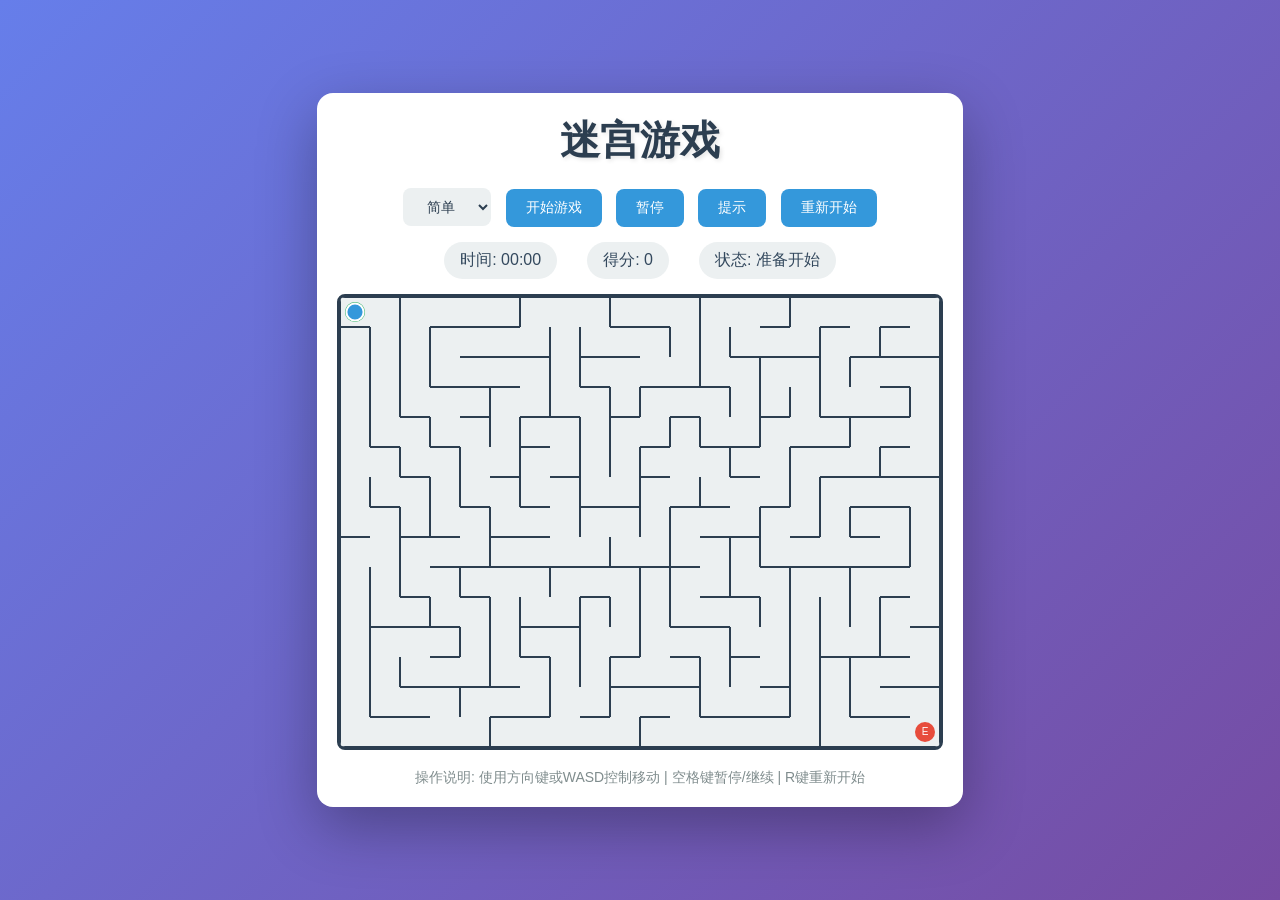
==== standalone.html @ cd412d63 "移除多余文件" ====
<!DOCTYPE html>
<html lang="zh-CN">
<head>
    <meta charset="UTF-8">
    <meta name="viewport" content="width=device-width, initial-scale=1.0">
    <title>迷宫游戏</title>
    <style>
        * {
            margin: 0;
            padding: 0;
            box-sizing: border-box;
        }

        body {
            font-family: 'Segoe UI', Tahoma, Geneva, Verdana, sans-serif;
            background: linear-gradient(135deg, #667eea 0%, #764ba2 100%);
            min-height: 100vh;
            display: flex;
            justify-content: center;
            align-items: center;
        }

        .container {
            background: white;
            border-radius: 16px;
            padding: 20px;
            box-shadow: 0 20px 60px rgba(0, 0, 0, 0.3);
            text-align: center;
        }

        header h1 {
            color: #2c3e50;
            margin-bottom: 20px;
            font-size: 2.5em;
            text-shadow: 2px 2px 4px rgba(0, 0, 0, 0.1);
        }

        .controls {
            margin-bottom: 15px;
        }

        .controls select,
        .controls button {
            padding: 10px 20px;
            margin: 0 5px;
            border: none;
            border-radius: 8px;
            font-size: 14px;
            cursor: pointer;
            transition: all 0.3s ease;
        }

        .controls select {
            background: #ecf0f1;
            color: #2c3e50;
        }

        .controls button {
            background: #3498db;
            color: white;
        }

        .controls button:hover {
            background: #2980b9;
            transform: translateY(-2px);
        }

        .controls button:active {
            transform: translateY(0);
        }

        .status-bar {
            display: flex;
            justify-content: center;
            gap: 30px;
            margin-bottom: 15px;
            font-size: 16px;
            color: #34495e;
        }

        .status-item {
            background: #ecf0f1;
            padding: 8px 16px;
            border-radius: 20px;
        }

        #mazeCanvas {
            border: 3px solid #2c3e50;
            border-radius: 8px;
            background: #ecf0f1;
        }

        .instructions {
            margin-top: 15px;
            color: #7f8c8d;
            font-size: 14px;
        }

        .modal {
            display: none;
            position: fixed;
            z-index: 1000;
            left: 0;
            top: 0;
            width: 100%;
            height: 100%;
            background-color: rgba(0, 0, 0, 0.5);
            justify-content: center;
            align-items: center;
        }

        .modal-content {
            background: white;
            padding: 40px;
            border-radius: 16px;
            text-align: center;
            animation: fadeIn 0.3s ease;
        }

        @keyframes fadeIn {
            from {
                opacity: 0;
                transform: scale(0.8);
            }
            to {
                opacity: 1;
                transform: scale(1);
            }
        }

        .modal-content h2 {
            color: #27ae60;
            margin-bottom: 20px;
            font-size: 2em;
        }

        .modal-content p {
            color: #34495e;
            font-size: 1.2em;
            margin-bottom: 10px;
        }

        .modal-content button {
            margin-top: 20px;
            padding: 12px 40px;
            font-size: 16px;
            background: #27ae60;
            color: white;
            border: none;
            border-radius: 8px;
            cursor: pointer;
            transition: all 0.3s ease;
        }

        .modal-content button:hover {
            background: #2ecc71;
            transform: translateY(-2px);
        }
    </style>
</head>
<body>
    <div class="container">
        <header>
            <h1>迷宫游戏</h1>
        </header>
        
        <div class="controls">
            <select id="difficulty">
                <option value="easy">简单</option>
                <option value="medium">中等</option>
                <option value="hard">困难</option>
            </select>
            <button id="startBtn">开始游戏</button>
            <button id="pauseBtn">暂停</button>
            <button id="hintBtn">提示</button>
            <button id="resetBtn">重新开始</button>
        </div>
        
        <div class="status-bar">
            <span class="status-item">时间: <span id="timer">00:00</span></span>
            <span class="status-item">得分: <span id="score">0</span></span>
            <span class="status-item">状态: <span id="gameStatus">准备开始</span></span>
        </div>
        
        <canvas id="mazeCanvas"></canvas>
        
        <div class="instructions">
            <p>操作说明: 使用方向键或WASD控制移动 | 空格键暂停/继续 | R键重新开始</p>
        </div>
        
        <div id="winModal" class="modal">
            <div class="modal-content">
                <h2>🎉 恭喜通关！</h2>
                <p>用时: <span id="winTime">00:00</span></p>
                <p>得分: <span id="winScore">0</span></p>
                <button id="playAgainBtn">再玩一次</button>
            </div>
        </div>
    </div>
    
    <script>
        class MazeGenerator {
            constructor(rows, cols) {
                this.rows = rows;
                this.cols = cols;
                this.maze = [];
            }

            generate() {
                this.initMaze();
                this.recursiveBacktrack(0, 0);
                return this.maze;
            }

            initMaze() {
                for (let r = 0; r < this.rows; r++) {
                    this.maze[r] = [];
                    for (let c = 0; c < this.cols; c++) {
                        this.maze[r][c] = {
                            top: true,
                            right: true,
                            bottom: true,
                            left: true,
                            visited: false
                        };
                    }
                }
            }

            recursiveBacktrack(row, col) {
                this.maze[row][col].visited = true;
                const directions = this.getRandomDirections();

                for (const dir of directions) {
                    const [newRow, newCol] = this.getNeighbor(row, col, dir);

                    if (this.isValidCell(newRow, newCol) && !this.maze[newRow][newCol].visited) {
                        this.removeWall(row, col, dir);
                        this.recursiveBacktrack(newRow, newCol);
                    }
                }
            }

            getRandomDirections() {
                const directions = ['top', 'right', 'bottom', 'left'];
                for (let i = directions.length - 1; i > 0; i--) {
                    const j = Math.floor(Math.random() * (i + 1));
                    [directions[i], directions[j]] = [directions[j], directions[i]];
                }
                return directions;
            }

            getNeighbor(row, col, direction) {
                switch (direction) {
                    case 'top': return [row - 1, col];
                    case 'right': return [row, col + 1];
                    case 'bottom': return [row + 1, col];
                    case 'left': return [row, col - 1];
                    default: return [row, col];
                }
            }

            isValidCell(row, col) {
                return row >= 0 && row < this.rows && col >= 0 && col < this.cols;
            }

            removeWall(row, col, direction) {
                const oppositeDir = {
                    'top': 'bottom',
                    'right': 'left',
                    'bottom': 'top',
                    'left': 'right'
                };

                this.maze[row][col][direction] = false;
                const [newRow, newCol] = this.getNeighbor(row, col, direction);
                if (this.isValidCell(newRow, newCol)) {
                    this.maze[newRow][newCol][oppositeDir[direction]] = false;
                }
            }

            canMove(row, col, direction) {
                if (!this.isValidCell(row, col)) return false;
                return !this.maze[row][col][direction];
            }
        }

        class PathFinder {
            constructor(maze) {
                this.maze = maze;
            }

            findPath(start, end) {
                const openList = [start];
                const closedList = [];
                const cameFrom = {};
                const gScore = {};
                const fScore = {};

                const startKey = `${start.x},${start.y}`;
                gScore[startKey] = 0;
                fScore[startKey] = this.heuristic(start, end);

                while (openList.length > 0) {
                    const current = this.getLowestFScore(openList, fScore);
                    const currentKey = `${current.x},${current.y}`;

                    if (current.x === end.x && current.y === end.y) {
                        return this.reconstructPath(cameFrom, current);
                    }

                    this.removeFromList(openList, current);
                    closedList.push(current);

                    for (const neighbor of this.getNeighbors(current)) {
                        const neighborKey = `${neighbor.x},${neighbor.y}`;
                        
                        if (this.contains(closedList, neighbor)) continue;

                        const tentativeG = gScore[currentKey] + 1;

                        if (!this.contains(openList, neighbor)) {
                            openList.push(neighbor);
                        } else if (tentativeG >= (gScore[neighborKey] || Infinity)) {
                            continue;
                        }

                        cameFrom[neighborKey] = current;
                        gScore[neighborKey] = tentativeG;
                        fScore[neighborKey] = tentativeG + this.heuristic(neighbor, end);
                    }
                }
                return null;
            }

            heuristic(a, b) {
                return Math.abs(a.x - b.x) + Math.abs(a.y - b.y);
            }

            getLowestFScore(list, fScore) {
                let lowest = list[0];
                let lowestScore = fScore[`${lowest.x},${lowest.y}`] || Infinity;

                for (const item of list) {
                    const score = fScore[`${item.x},${item.y}`] || Infinity;
                    if (score < lowestScore) {
                        lowest = item;
                        lowestScore = score;
                    }
                }
                return lowest;
            }

            removeFromList(list, item) {
                const index = list.findIndex(i => i.x === item.x && i.y === item.y);
                if (index !== -1) {
                    list.splice(index, 1);
                }
            }

            contains(list, item) {
                return list.some(i => i.x === item.x && i.y === item.y);
            }

            getNeighbors(cell) {
                const neighbors = [];
                const directions = [
                    { dx: 0, dy: -1 },
                    { dx: 0, dy: 1 },
                    { dx: -1, dy: 0 },
                    { dx: 1, dy: 0 }
                ];

                for (const dir of directions) {
                    const newX = cell.x + dir.dx;
                    const newY = cell.y + dir.dy;

                    if (this.isValidMove(cell.x, cell.y, dir)) {
                        neighbors.push({ x: newX, y: newY });
                    }
                }
                return neighbors;
            }

            isValidMove(x, y, direction) {
                if (y < 0 || y >= this.maze.length || x < 0 || x >= this.maze[0].length) {
                    return false;
                }

                const cell = this.maze[y][x];
                let wallKey;

                if (direction.dx === 0 && direction.dy === -1) wallKey = 'top';
                else if (direction.dx === 0 && direction.dy === 1) wallKey = 'bottom';
                else if (direction.dx === -1 && direction.dy === 0) wallKey = 'left';
                else if (direction.dx === 1 && direction.dy === 0) wallKey = 'right';

                return !cell[wallKey];
            }

            reconstructPath(cameFrom, current) {
                const path = [current];
                let key = `${current.x},${current.y}`;

                while (cameFrom[key]) {
                    current = cameFrom[key];
                    path.unshift(current);
                    key = `${current.x},${current.y}`;
                }

                return path;
            }
        }

        class Renderer {
            constructor(canvas) {
                this.canvas = canvas;
                this.ctx = canvas.getContext('2d');
                this.colors = {
                    wall: '#2c3e50',
                    path: '#ecf0f1',
                    start: '#27ae60',
                    end: '#e74c3c',
                    player: '#3498db',
                    hint: '#f1c40f',
                    trail: 'rgba(149, 165, 166, 0.5)'
                };
            }

            setSize(width, height) {
                this.canvas.width = width;
                this.canvas.height = height;
            }

            drawMaze(maze, cellSize) {
                const ctx = this.ctx;
                const rows = maze.length;
                const cols = maze[0].length;

                ctx.fillStyle = this.colors.path;
                ctx.fillRect(0, 0, this.canvas.width, this.canvas.height);

                ctx.strokeStyle = this.colors.wall;
                ctx.lineWidth = 2;

                for (let row = 0; row < rows; row++) {
                    for (let col = 0; col < cols; col++) {
                        const x = col * cellSize;
                        const y = row * cellSize;
                        const cell = maze[row][col];

                        if (cell.top) {
                            ctx.beginPath();
                            ctx.moveTo(x, y);
                            ctx.lineTo(x + cellSize, y);
                            ctx.stroke();
                        }
                        if (cell.right) {
                            ctx.beginPath();
                            ctx.moveTo(x + cellSize, y);
                            ctx.lineTo(x + cellSize, y + cellSize);
                            ctx.stroke();
                        }
                        if (cell.bottom) {
                            ctx.beginPath();
                            ctx.moveTo(x + cellSize, y + cellSize);
                            ctx.lineTo(x, y + cellSize);
                            ctx.stroke();
                        }
                        if (cell.left) {
                            ctx.beginPath();
                            ctx.moveTo(x, y + cellSize);
                            ctx.lineTo(x, y);
                            ctx.stroke();
                        }
                    }
                }
            }

            drawStart(startX, startY, cellSize) {
                const ctx = this.ctx;
                const x = startX * cellSize + cellSize / 2;
                const y = startY * cellSize + cellSize / 2;
                const radius = cellSize / 3;

                ctx.fillStyle = this.colors.start;
                ctx.beginPath();
                ctx.arc(x, y, radius, 0, Math.PI * 2);
                ctx.fill();

                ctx.fillStyle = 'white';
                ctx.font = `${cellSize / 3}px Arial`;
                ctx.textAlign = 'center';
                ctx.textBaseline = 'middle';
                ctx.fillText('S', x, y);
            }

            drawEnd(endX, endY, cellSize) {
                const ctx = this.ctx;
                const x = endX * cellSize + cellSize / 2;
                const y = endY * cellSize + cellSize / 2;
                const radius = cellSize / 3;

                ctx.fillStyle = this.colors.end;
                ctx.beginPath();
                ctx.arc(x, y, radius, 0, Math.PI * 2);
                ctx.fill();

                ctx.fillStyle = 'white';
                ctx.font = `${cellSize / 3}px Arial`;
                ctx.textAlign = 'center';
                ctx.textBaseline = 'middle';
                ctx.fillText('E', x, y);
            }

            drawPlayer(playerX, playerY, cellSize) {
                const ctx = this.ctx;
                const x = playerX * cellSize + cellSize / 2;
                const y = playerY * cellSize + cellSize / 2;
                const radius = cellSize / 3.5;

                ctx.fillStyle = this.colors.player;
                ctx.beginPath();
                ctx.arc(x, y, radius, 0, Math.PI * 2);
                ctx.fill();

                ctx.strokeStyle = 'white';
                ctx.lineWidth = 2;
                ctx.beginPath();
                ctx.arc(x, y, radius, 0, Math.PI * 2);
                ctx.stroke();
            }

            drawTrail(trail, cellSize) {
                const ctx = this.ctx;
                ctx.fillStyle = this.colors.trail;

                for (const pos of trail) {
                    const x = pos.x * cellSize + cellSize / 4;
                    const y = pos.y * cellSize + cellSize / 4;
                    ctx.fillRect(x, y, cellSize / 2, cellSize / 2);
                }
            }

            drawHint(path, cellSize) {
                const ctx = this.ctx;
                ctx.fillStyle = this.colors.hint;

                for (const pos of path) {
                    const x = pos.x * cellSize + cellSize / 4;
                    const y = pos.y * cellSize + cellSize / 4;
                    ctx.fillRect(x, y, cellSize / 2, cellSize / 2);
                }
            }

            clear() {
                this.ctx.clearRect(0, 0, this.canvas.width, this.canvas.height);
            }
        }

        class Timer {
            constructor() {
                this.seconds = 0;
                this.intervalId = null;
                this.isRunning = false;
            }

            start() {
                if (this.isRunning) return;
                this.isRunning = true;
                this.intervalId = setInterval(() => {
                    this.seconds++;
                    this.onTick?.(this.seconds);
                }, 1000);
            }

            stop() {
                if (!this.isRunning) return;
                this.isRunning = false;
                clearInterval(this.intervalId);
            }

            reset() {
                this.stop();
                this.seconds = 0;
                this.onTick?.(this.seconds);
            }

            getTime() {
                return this.seconds;
            }

            formatTime(seconds) {
                const mins = Math.floor(seconds / 60);
                const secs = seconds % 60;
                return `${mins.toString().padStart(2, '0')}:${secs.toString().padStart(2, '0')}`;
            }
        }

        class GameController {
            constructor(renderer, timer) {
                this.renderer = renderer;
                this.timer = timer;
                this.maze = null;
                this.mazeGenerator = null;
                this.pathFinder = null;
                this.player = { x: 0, y: 0, trail: [] };
                this.start = { x: 0, y: 0 };
                this.end = { x: 0, y: 0 };
                this.hintPath = [];
                this.score = 0;
                this.status = 'idle';
                this.difficulty = 'medium';
                this.cellSize = 30;

                this.difficultyConfig = {
                    easy: { rows: 10, cols: 15, cellSize: 40 },
                    medium: { rows: 15, cols: 20, cellSize: 30 },
                    hard: { rows: 20, cols: 30, cellSize: 25 }
                };

                this.onStatusChange = null;
                this.onScoreChange = null;
            }

            init(difficulty) {
                this.difficulty = difficulty || this.difficulty;
                const config = this.difficultyConfig[this.difficulty];
                this.cellSize = config.cellSize;

                this.mazeGenerator = new MazeGenerator(config.rows, config.cols);
                this.maze = this.mazeGenerator.generate();

                this.start = { x: 0, y: 0 };
                this.end = { x: config.cols - 1, y: config.rows - 1 };

                this.player = { x: 0, y: 0, trail: [{ x: 0, y: 0 }] };
                this.hintPath = [];
                this.score = 0;
                this.status = 'idle';

                this.pathFinder = new PathFinder(this.maze);

                const width = config.cols * this.cellSize;
                const height = config.rows * this.cellSize;
                this.renderer.setSize(width, height);

                this.render();
                this.updateStatus('准备开始');
                this.updateScore(0);
            }

            startGame() {
                if (this.status === 'playing') return;

                this.timer.reset();
                this.timer.start();
                this.status = 'playing';
                this.updateStatus('游戏中');
                this.updateScore(this.calculateScore());
            }

            pauseGame() {
                if (this.status !== 'playing') return;

                this.timer.stop();
                this.status = 'paused';
                this.updateStatus('已暂停');
            }

            resumeGame() {
                if (this.status !== 'paused') return;

                this.timer.start();
                this.status = 'playing';
                this.updateStatus('游戏中');
            }

            resetGame() {
                this.timer.reset();
                this.init(this.difficulty);
            }

            movePlayer(direction) {
                if (this.status !== 'playing') return;

                let newX = this.player.x;
                let newY = this.player.y;

                switch (direction) {
                    case 'up': newY--; break;
                    case 'down': newY++; break;
                    case 'left': newX--; break;
                    case 'right': newX++; break;
                }

                if (this.canMove(newX, newY, direction)) {
                    this.player.x = newX;
                    this.player.y = newY;

                    const pos = { x: newX, y: newY };
                    const trailIndex = this.player.trail.findIndex(p => p.x === newX && p.y === newY);
                    if (trailIndex !== -1) {
                        this.player.trail = this.player.trail.slice(0, trailIndex + 1);
                    } else {
                        this.player.trail.push(pos);
                    }

                    this.render();
                    this.updateScore(this.calculateScore());

                    if (this.player.x === this.end.x && this.player.y === this.end.y) {
                        this.win();
                    }
                }
            }

            canMove(x, y, direction) {
                if (y < 0 || y >= this.maze.length || x < 0 || x >= this.maze[0].length) {
                    return false;
                }

                const oppositeDir = {
                    'up': 'bottom',
                    'down': 'top',
                    'left': 'right',
                    'right': 'left'
                };

                const currentCell = this.maze[this.player.y][this.player.x];
                const targetCell = this.maze[y][x];
                
                return !currentCell[direction] && !targetCell[oppositeDir[direction]];
            }

            showHint() {
                if (this.status !== 'playing') return;

                const path = this.pathFinder.findPath(
                    { x: this.player.x, y: this.player.y },
                    { x: this.end.x, y: this.end.y }
                );

                if (path) {
                    this.hintPath = path.slice(1);
                    this.score = Math.max(0, this.score - 100);
                    this.updateScore(this.score);
                    this.render();

                    setTimeout(() => {
                        this.hintPath = [];
                        this.render();
                    }, 3000);
                }
            }

            win() {
                this.timer.stop();
                this.status = 'completed';
                this.updateStatus('通关！');
                this.updateScore(this.calculateScore());

                if (this.onWin) {
                    this.onWin({
                        time: this.timer.formatTime(this.timer.getTime()),
                        score: this.score
                    });
                }
            }

            calculateScore() {
                const baseScore = 1000;
                const timePenalty = this.timer.getTime();
                const difficultyBonus = {
                    easy: 0,
                    medium: 200,
                    hard: 500
                };

                return Math.max(0, baseScore - timePenalty + difficultyBonus[this.difficulty]);
            }

            render() {
                this.renderer.clear();
                this.renderer.drawMaze(this.maze, this.cellSize);
                this.renderer.drawStart(this.start.x, this.start.y, this.cellSize);
                this.renderer.drawEnd(this.end.x, this.end.y, this.cellSize);
                
                if (this.player.trail.length > 1) {
                    this.renderer.drawTrail(this.player.trail, this.cellSize);
                }
                
                if (this.hintPath.length > 0) {
                    this.renderer.drawHint(this.hintPath, this.cellSize);
                }
                
                this.renderer.drawPlayer(this.player.x, this.player.y, this.cellSize);
            }

            updateStatus(status) {
                if (this.onStatusChange) {
                    this.onStatusChange(status);
                }
            }

            updateScore(score) {
                if (this.onScoreChange) {
                    this.onScoreChange(score);
                }
            }
        }

        document.addEventListener('DOMContentLoaded', () => {
            const canvas = document.getElementById('mazeCanvas');
            const difficultySelect = document.getElementById('difficulty');
            const startBtn = document.getElementById('startBtn');
            const pauseBtn = document.getElementById('pauseBtn');
            const hintBtn = document.getElementById('hintBtn');
            const resetBtn = document.getElementById('resetBtn');
            const timerDisplay = document.getElementById('timer');
            const scoreDisplay = document.getElementById('score');
            const gameStatusDisplay = document.getElementById('gameStatus');
            const winModal = document.getElementById('winModal');
            const winTimeDisplay = document.getElementById('winTime');
            const winScoreDisplay = document.getElementById('winScore');
            const playAgainBtn = document.getElementById('playAgainBtn');

            const renderer = new Renderer(canvas);
            const timer = new Timer();
            const game = new GameController(renderer, timer);

            timer.onTick = (seconds) => {
                timerDisplay.textContent = timer.formatTime(seconds);
                game.updateScore(game.calculateScore());
            };

            game.onStatusChange = (status) => {
                gameStatusDisplay.textContent = status;
            };

            game.onScoreChange = (score) => {
                scoreDisplay.textContent = score;
            };

            game.onWin = (result) => {
                winTimeDisplay.textContent = result.time;
                winScoreDisplay.textContent = result.score;
                winModal.style.display = 'flex';
            };

            startBtn.addEventListener('click', () => {
                game.startGame();
            });

            pauseBtn.addEventListener('click', () => {
                if (game.status === 'playing') {
                    game.pauseGame();
                    pauseBtn.textContent = '继续';
                } else if (game.status === 'paused') {
                    game.resumeGame();
                    pauseBtn.textContent = '暂停';
                }
            });

            hintBtn.addEventListener('click', () => {
                game.showHint();
            });

            resetBtn.addEventListener('click', () => {
                pauseBtn.textContent = '暂停';
                winModal.style.display = 'none';
                game.resetGame();
            });

            difficultySelect.addEventListener('change', () => {
                pauseBtn.textContent = '暂停';
                winModal.style.display = 'none';
                game.init(difficultySelect.value);
            });

            playAgainBtn.addEventListener('click', () => {
                winModal.style.display = 'none';
                pauseBtn.textContent = '暂停';
                game.init(difficultySelect.value);
            });

            document.addEventListener('keydown', (e) => {
                if (winModal.style.display === 'flex') return;

                switch (e.key) {
                    case 'ArrowUp':
                    case 'w':
                    case 'W':
                        e.preventDefault();
                        game.movePlayer('up');
                        break;
                    case 'ArrowDown':
                    case 's':
                    case 'S':
                        e.preventDefault();
                        game.movePlayer('down');
                        break;
                    case 'ArrowLeft':
                    case 'a':
                    case 'A':
                        e.preventDefault();
                        game.movePlayer('left');
                        break;
                    case 'ArrowRight':
                    case 'd':
                    case 'D':
                        e.preventDefault();
                        game.movePlayer('right');
                        break;
                    case ' ':
                        e.preventDefault();
                        if (game.status === 'playing') {
                            game.pauseGame();
                            pauseBtn.textContent = '继续';
                        } else if (game.status === 'paused') {
                            game.resumeGame();
                            pauseBtn.textContent = '暂停';
                        } else if (game.status === 'idle') {
                            game.startGame();
                        }
                        break;
                    case 'r':
                    case 'R':
                        e.preventDefault();
                        pauseBtn.textContent = '暂停';
                        game.resetGame();
                        break;
                }
            });

            game.init('medium');
        });
    </script>
</body>
</html>
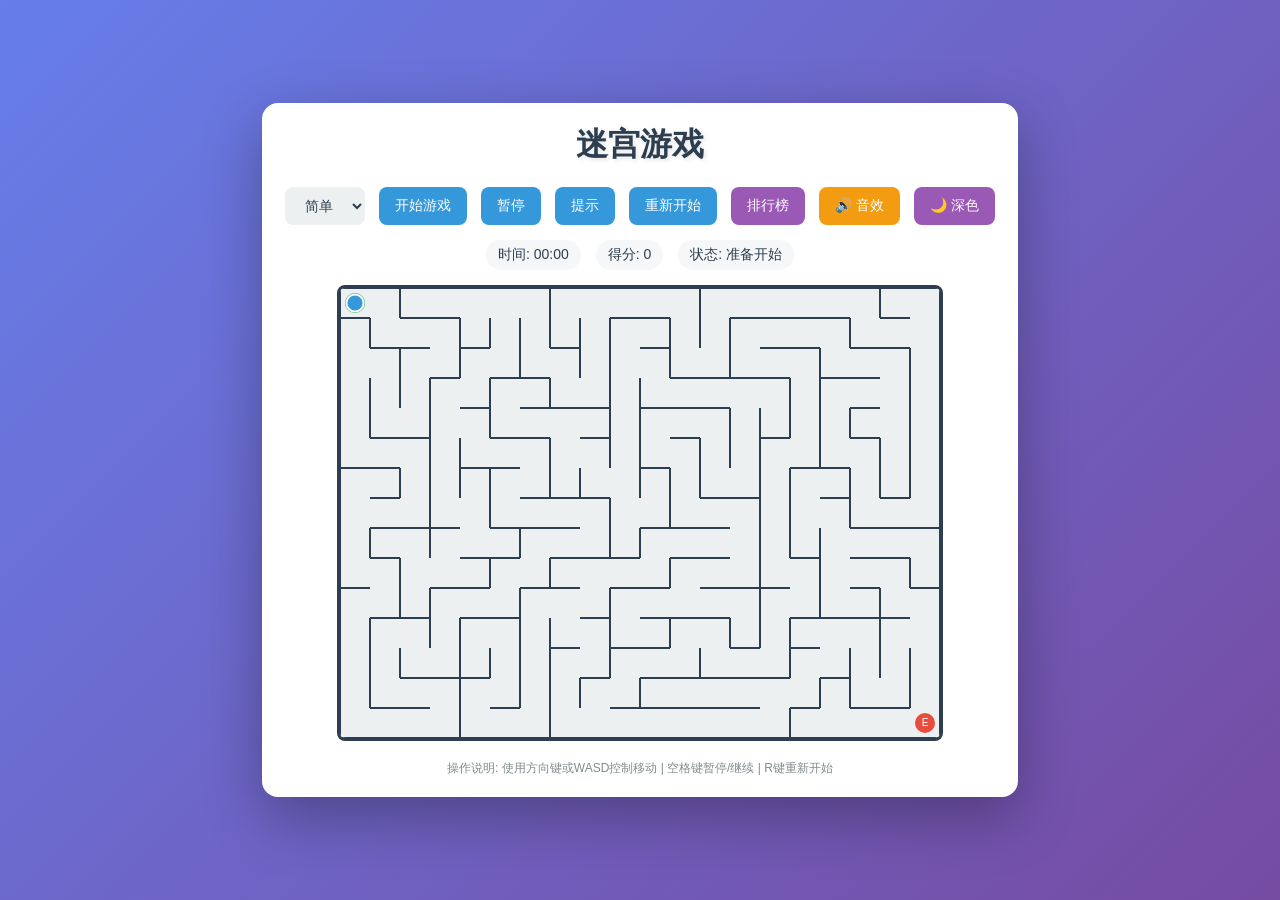
==== commit 705cddbd: "优化" ====
--- a/standalone.html
+++ b/standalone.html
@@ -11,38 +11,64 @@
             box-sizing: border-box;
         }
 
+        :root {
+            --bg-gradient-start: #667eea;
+            --bg-gradient-end: #764ba2;
+            --container-bg: white;
+            --text-color: #2c3e50;
+            --primary-color: #3498db;
+            --success-color: #27ae60;
+            --danger-color: #e74c3c;
+        }
+
+        body.dark-theme {
+            --bg-gradient-start: #1a1a2e;
+            --bg-gradient-end: #16213e;
+            --container-bg: #1f1f3a;
+            --text-color: #ecf0f1;
+            --primary-color: #3498db;
+            --success-color: #27ae60;
+            --danger-color: #e74c3c;
+        }
+
         body {
             font-family: 'Segoe UI', Tahoma, Geneva, Verdana, sans-serif;
-            background: linear-gradient(135deg, #667eea 0%, #764ba2 100%);
+            background: linear-gradient(135deg, var(--bg-gradient-start) 0%, var(--bg-gradient-end) 100%);
             min-height: 100vh;
             display: flex;
             justify-content: center;
             align-items: center;
+            transition: all 0.3s ease;
         }
 
         .container {
-            background: white;
+            background: var(--container-bg);
             border-radius: 16px;
             padding: 20px;
             box-shadow: 0 20px 60px rgba(0, 0, 0, 0.3);
             text-align: center;
+            max-width: 90vw;
         }
 
         header h1 {
-            color: #2c3e50;
+            color: var(--text-color);
             margin-bottom: 20px;
-            font-size: 2.5em;
+            font-size: 2em;
             text-shadow: 2px 2px 4px rgba(0, 0, 0, 0.1);
         }
 
         .controls {
             margin-bottom: 15px;
+            display: flex;
+            flex-wrap: wrap;
+            justify-content: center;
+            gap: 8px;
         }
 
         .controls select,
         .controls button {
-            padding: 10px 20px;
-            margin: 0 5px;
+            padding: 10px 16px;
+            margin: 0 3px;
             border: none;
             border-radius: 8px;
             font-size: 14px;
@@ -55,45 +81,65 @@
             color: #2c3e50;
         }
 
+        body.dark-theme .controls select {
+            background: #2c3e50;
+            color: #ecf0f1;
+        }
+
         .controls button {
-            background: #3498db;
+            background: var(--primary-color);
             color: white;
         }
 
         .controls button:hover {
-            background: #2980b9;
             transform: translateY(-2px);
+            box-shadow: 0 4px 12px rgba(0, 0, 0, 0.2);
         }
 
         .controls button:active {
             transform: translateY(0);
+        }
+
+        .theme-btn {
+            background: #9b59b6 !important;
+        }
+
+        .sound-btn {
+            background: #f39c12 !important;
         }
 
         .status-bar {
             display: flex;
             justify-content: center;
-            gap: 30px;
+            gap: 15px;
             margin-bottom: 15px;
-            font-size: 16px;
-            color: #34495e;
+            font-size: 14px;
+            color: var(--text-color);
+            flex-wrap: wrap;
         }
 
         .status-item {
-            background: #ecf0f1;
-            padding: 8px 16px;
+            background: rgba(236, 240, 241, 0.5);
+            padding: 6px 12px;
             border-radius: 20px;
+        }
+
+        body.dark-theme .status-item {
+            background: rgba(44, 62, 80, 0.5);
         }
 
         #mazeCanvas {
             border: 3px solid #2c3e50;
             border-radius: 8px;
             background: #ecf0f1;
+            max-width: 100%;
+            touch-action: none;
         }
 
         .instructions {
             margin-top: 15px;
             color: #7f8c8d;
-            font-size: 14px;
+            font-size: 12px;
         }
 
         .modal {
@@ -104,17 +150,19 @@
             top: 0;
             width: 100%;
             height: 100%;
-            background-color: rgba(0, 0, 0, 0.5);
+            background-color: rgba(0, 0, 0, 0.7);
             justify-content: center;
             align-items: center;
         }
 
         .modal-content {
-            background: white;
-            padding: 40px;
+            background: var(--container-bg);
+            padding: 30px;
             border-radius: 16px;
             text-align: center;
             animation: fadeIn 0.3s ease;
+            max-width: 90%;
+            width: 320px;
         }
 
         @keyframes fadeIn {
@@ -129,22 +177,22 @@
         }
 
         .modal-content h2 {
-            color: #27ae60;
-            margin-bottom: 20px;
-            font-size: 2em;
+            color: var(--success-color);
+            margin-bottom: 15px;
+            font-size: 1.8em;
         }
 
         .modal-content p {
-            color: #34495e;
-            font-size: 1.2em;
+            color: var(--text-color);
+            font-size: 1.1em;
             margin-bottom: 10px;
         }
 
         .modal-content button {
-            margin-top: 20px;
-            padding: 12px 40px;
-            font-size: 16px;
-            background: #27ae60;
+            margin-top: 15px;
+            padding: 10px 30px;
+            font-size: 14px;
+            background: var(--success-color);
             color: white;
             border: none;
             border-radius: 8px;
@@ -153,8 +201,87 @@
         }
 
         .modal-content button:hover {
-            background: #2ecc71;
             transform: translateY(-2px);
+            box-shadow: 0 4px 12px rgba(0, 0, 0, 0.2);
+        }
+
+        .leaderboard-btn {
+            background: #9b59b6 !important;
+        }
+
+        .leaderboard-modal .modal-content {
+            max-height: 80vh;
+            overflow-y: auto;
+        }
+
+        .leaderboard-table {
+            width: 100%;
+            margin-top: 15px;
+            border-collapse: collapse;
+        }
+
+        .leaderboard-table th,
+        .leaderboard-table td {
+            padding: 8px;
+            text-align: left;
+            border-bottom: 1px solid #ecf0f1;
+            color: var(--text-color);
+        }
+
+        .leaderboard-table th {
+            color: #7f8c8d;
+            font-weight: normal;
+        }
+
+        .gold { color: #f1c40f; }
+        .silver { color: #95a5a6; }
+        .bronze { color: #cd7f32; }
+
+        .touch-controls {
+            display: none;
+            grid-template-columns: repeat(3, 1fr);
+            gap: 10px;
+            max-width: 200px;
+            margin: 15px auto 0;
+        }
+
+        .touch-btn {
+            width: 50px;
+            height: 50px;
+            border-radius: 50%;
+            background: var(--primary-color);
+            color: white;
+            border: none;
+            font-size: 20px;
+            cursor: pointer;
+            transition: all 0.1s ease;
+            box-shadow: 0 4px 10px rgba(0, 0, 0, 0.2);
+        }
+
+        .touch-btn:active {
+            transform: scale(0.9);
+        }
+
+        .touch-btn.up { grid-column: 2; grid-row: 1; }
+        .touch-btn.left { grid-column: 1; grid-row: 2; }
+        .touch-btn.down { grid-column: 2; grid-row: 2; }
+        .touch-btn.right { grid-column: 3; grid-row: 2; }
+
+        @media (max-width: 600px) {
+            .touch-controls {
+                display: grid;
+            }
+            header h1 {
+                font-size: 1.5em;
+            }
+            .controls {
+                gap: 5px;
+            }
+            .controls select,
+            .controls button {
+                padding: 8px 12px;
+                font-size: 12px;
+            }
         }
     </style>
 </head>
@@ -174,6 +301,9 @@
             <button id="pauseBtn">暂停</button>
             <button id="hintBtn">提示</button>
             <button id="resetBtn">重新开始</button>
+            <button id="leaderboardBtn" class="leaderboard-btn">排行榜</button>
+            <button id="soundBtn" class="sound-btn">🔊 音效</button>
+            <button id="themeBtn" class="theme-btn">🌙 深色</button>
         </div>
         
         <div class="status-bar">
@@ -188,6 +318,13 @@
             <p>操作说明: 使用方向键或WASD控制移动 | 空格键暂停/继续 | R键重新开始</p>
         </div>
         
+        <div class="touch-controls">
+            <button class="touch-btn up">↑</button>
+            <button class="touch-btn left">←</button>
+            <button class="touch-btn down">↓</button>
+            <button class="touch-btn right">→</button>
+        </div>
+        
         <div id="winModal" class="modal">
             <div class="modal-content">
                 <h2>🎉 恭喜通关！</h2>
@@ -196,9 +333,87 @@
                 <button id="playAgainBtn">再玩一次</button>
             </div>
         </div>
+        
+        <div id="leaderboardModal" class="modal leaderboard-modal">
+            <div class="modal-content">
+                <h2>🏆 排行榜</h2>
+                <table class="leaderboard-table">
+                    <thead>
+                        <tr>
+                            <th>排名</th>
+                            <th>难度</th>
+                            <th>时间</th>
+                            <th>得分</th>
+                        </tr>
+                    </thead>
+                    <tbody id="leaderboardBody">
+                    </tbody>
+                </table>
+                <button id="closeLeaderboardBtn">关闭</button>
+            </div>
+        </div>
     </div>
     
     <script>
+        class SoundManager {
+            constructor() {
+                this.audioContext = null;
+                this.enabled = true;
+                this.init();
+            }
+
+            init() {
+                try {
+                    this.audioContext = new (window.AudioContext || window.webkitAudioContext)();
+                } catch (e) {
+                    console.log('Web Audio API not supported');
+                }
+            }
+
+            play(frequency, duration, type = 'sine', volume = 0.1) {
+                if (!this.enabled || !this.audioContext) return;
+                
+                const oscillator = this.audioContext.createOscillator();
+                const gainNode = this.audioContext.createGain();
+                
+                oscillator.connect(gainNode);
+                gainNode.connect(this.audioContext.destination);
+                
+                oscillator.type = type;
+                oscillator.frequency.setValueAtTime(frequency, this.audioContext.currentTime);
+                
+                gainNode.gain.setValueAtTime(volume, this.audioContext.currentTime);
+                gainNode.gain.exponentialRampToValueAtTime(0.001, this.audioContext.currentTime + duration);
+                
+                oscillator.start(this.audioContext.currentTime);
+                oscillator.stop(this.audioContext.currentTime + duration);
+            }
+
+            playMove() {
+                this.play(440, 0.05, 'sine', 0.05);
+            }
+
+            playWall() {
+                this.play(200, 0.1, 'sawtooth', 0.08);
+            }
+
+            playWin() {
+                const notes = [523.25, 659.25, 783.99, 1046.50];
+                notes.forEach((freq, i) => {
+                    setTimeout(() => this.play(freq, 0.3, 'sine', 0.1), i * 150);
+                });
+            }
+
+            playHint() {
+                this.play(880, 0.15, 'square', 0.05);
+            }
+
+            toggle() {
+                this.enabled = !this.enabled;
+                return this.enabled;
+            }
+        }
+
         class MazeGenerator {
             constructor(rows, cols) {
                 this.rows = rows;
@@ -597,10 +812,53 @@
             }
         }
 
+        class Leaderboard {
+            constructor() {
+                this.entries = this.load();
+            }
+
+            load() {
+                try {
+                    const data = localStorage.getItem('mazeGameLeaderboard');
+                    return data ? JSON.parse(data) : [];
+                } catch {
+                    return [];
+                }
+            }
+
+            save() {
+                localStorage.setItem('mazeGameLeaderboard', JSON.stringify(this.entries));
+            }
+
+            addEntry(difficulty, time, score) {
+                const entry = {
+                    difficulty,
+                    time,
+                    score,
+                    date: new Date().toLocaleDateString('zh-CN')
+                };
+                this.entries.push(entry);
+                this.entries.sort((a, b) => b.score - a.score);
+                this.entries = this.entries.slice(0, 10);
+                this.save();
+            }
+
+            getEntries() {
+                return this.entries;
+            }
+
+            clear() {
+                this.entries = [];
+                this.save();
+            }
+        }
+
         class GameController {
-            constructor(renderer, timer) {
+            constructor(renderer, timer, soundManager, leaderboard) {
                 this.renderer = renderer;
                 this.timer = timer;
+                this.soundManager = soundManager;
+                this.leaderboard = leaderboard;
                 this.maze = null;
                 this.mazeGenerator = null;
                 this.pathFinder = null;
@@ -697,6 +955,7 @@
                 if (this.canMove(newX, newY, direction)) {
                     this.player.x = newX;
                     this.player.y = newY;
+                    this.soundManager.playMove();
 
                     const pos = { x: newX, y: newY };
                     const trailIndex = this.player.trail.findIndex(p => p.x === newX && p.y === newY);
@@ -712,6 +971,8 @@
                     if (this.player.x === this.end.x && this.player.y === this.end.y) {
                         this.win();
                     }
+                } else {
+                    this.soundManager.playWall();
                 }
             }
 
@@ -745,6 +1006,7 @@
                     this.hintPath = path.slice(1);
                     this.score = Math.max(0, this.score - 100);
                     this.updateScore(this.score);
+                    this.soundManager.playHint();
                     this.render();
 
                     setTimeout(() => {
@@ -759,10 +1021,14 @@
                 this.status = 'completed';
                 this.updateStatus('通关！');
                 this.updateScore(this.calculateScore());
+                this.soundManager.playWin();
+
+                const time = this.timer.formatTime(this.timer.getTime());
+                this.leaderboard.addEntry(this.difficulty, time, this.score);
 
                 if (this.onWin) {
                     this.onWin({
-                        time: this.timer.formatTime(this.timer.getTime()),
+                        time,
                         score: this.score
                     });
                 }
@@ -824,10 +1090,19 @@
             const winTimeDisplay = document.getElementById('winTime');
             const winScoreDisplay = document.getElementById('winScore');
             const playAgainBtn = document.getElementById('playAgainBtn');
+            const leaderboardBtn = document.getElementById('leaderboardBtn');
+            const leaderboardModal = document.getElementById('leaderboardModal');
+            const leaderboardBody = document.getElementById('leaderboardBody');
+            const closeLeaderboardBtn = document.getElementById('closeLeaderboardBtn');
+            const soundBtn = document.getElementById('soundBtn');
+            const themeBtn = document.getElementById('themeBtn');
+            const touchBtns = document.querySelectorAll('.touch-btn');
 
             const renderer = new Renderer(canvas);
             const timer = new Timer();
-            const game = new GameController(renderer, timer);
+            const soundManager = new SoundManager();
+            const leaderboard = new Leaderboard();
+            const game = new GameController(renderer, timer, soundManager, leaderboard);
 
             timer.onTick = (seconds) => {
                 timerDisplay.textContent = timer.formatTime(seconds);
@@ -884,8 +1159,37 @@
                 game.init(difficultySelect.value);
             });
 
+            soundBtn.addEventListener('click', () => {
+                const enabled = soundManager.toggle();
+                soundBtn.textContent = enabled ? '🔊 音效' : '🔇 静音';
+            });
+
+            themeBtn.addEventListener('click', () => {
+                document.body.classList.toggle('dark-theme');
+                const isDark = document.body.classList.contains('dark-theme');
+                themeBtn.textContent = isDark ? '☀️ 浅色' : '🌙 深色';
+            });
+
+            leaderboardBtn.addEventListener('click', () => {
+                showLeaderboard();
+                leaderboardModal.style.display = 'flex';
+            });
+
+            closeLeaderboardBtn.addEventListener('click', () => {
+                leaderboardModal.style.display = 'none';
+            });
+
+            touchBtns.forEach(btn => {
+                btn.addEventListener('click', (e) => {
+                    const direction = e.target.classList.contains('up') ? 'up' :
+                                      e.target.classList.contains('down') ? 'down' :
+                                      e.target.classList.contains('left') ? 'left' : 'right';
+                    game.movePlayer(direction);
+                });
+            });
+
             document.addEventListener('keydown', (e) => {
-                if (winModal.style.display === 'flex') return;
+                if (winModal.style.display === 'flex' || leaderboardModal.style.display === 'flex') return;
 
                 switch (e.key) {
                     case 'ArrowUp':
@@ -933,6 +1237,43 @@
                 }
             });
 
+            function showLeaderboard() {
+                const entries = leaderboard.getEntries();
+                leaderboardBody.innerHTML = '';
+                
+                if (entries.length === 0) {
+                    leaderboardBody.innerHTML = '<tr><td colspan="4" style="text-align: center;">暂无记录</td></tr>';
+                    return;
+                }
+
+                entries.forEach((entry, index) => {
+                    const row = document.createElement('tr');
+                    const rankClass = index === 0 ? 'gold' : index === 1 ? 'silver' : index === 2 ? 'bronze' : '';
+                    const difficultyText = entry.difficulty === 'easy' ? '简单' : entry.difficulty === 'medium' ? '中等' : '困难';
+                    
+                    row.innerHTML = `
+                        <td><span class="${rankClass}">${index + 1}</span></td>
+                        <td>${difficultyText}</td>
+                        <td>${entry.time}</td>
+                        <td>${entry.score}</td>
+                    `;
+                    leaderboardBody.appendChild(row);
+                });
+            }
+
+            const savedTheme = localStorage.getItem('mazeGameTheme');
+            if (savedTheme === 'dark') {
+                document.body.classList.add('dark-theme');
+                themeBtn.textContent = '☀️ 浅色';
+            }
+
+            document.body.addEventListener('toggle', (e) => {
+                if (e.target === document.body) {
+                    const isDark = document.body.classList.contains('dark-theme');
+                    localStorage.setItem('mazeGameTheme', isDark ? 'dark' : 'light');
+                }
+            }, true);
+
             game.init('medium');
         });
     </script>
